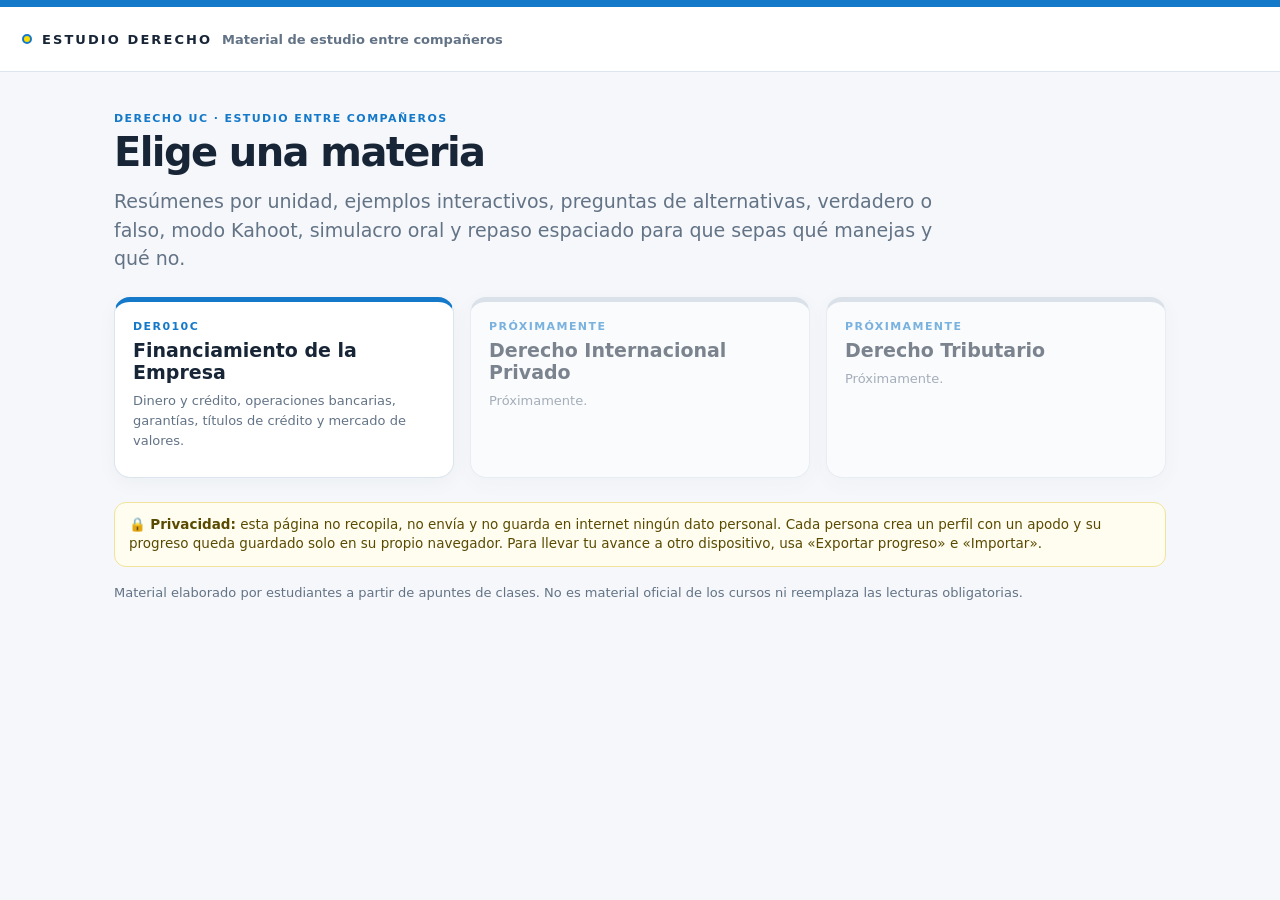
==== index.html @ d49634cf "Mover la página a la raíz del repositorio" ====
<!DOCTYPE html>
<html lang="es">
<head>
<meta charset="utf-8">
<meta name="viewport" content="width=device-width, initial-scale=1">
<title>Estudio Derecho</title>
<link rel="stylesheet" href="motor/estilos.css">
</head>
<body>
<header class="top">
  <div class="top-inner">
    <a class="marca" href="index.html"><i class="punto"></i><b>Estudio Derecho</b><span>Material de estudio entre compañeros</span></a>
  </div>
</header>
<div class="portada">
  <div class="kicker">Derecho UC · estudio entre compañeros</div>
  <h1>Elige una materia</h1>
  <p class="lead">Resúmenes por unidad, ejemplos interactivos, preguntas de alternativas, verdadero o falso, modo Kahoot, simulacro oral y repaso espaciado para que sepas qué manejas y qué no.</p>
  <div class="grid" id="materias" style="margin:24px 0"></div>
  <div class="aviso-privacidad">🔒 <b>Privacidad:</b> esta página no recopila, no envía y no guarda en internet ningún dato personal. Cada persona crea un perfil con un apodo y su progreso queda guardado solo en su propio navegador. Para llevar tu avance a otro dispositivo, usa «Exportar progreso» e «Importar».</div>
  <p class="small" style="margin-top:16px">Material elaborado por estudiantes a partir de apuntes de clases. No es material oficial de los cursos ni reemplaza las lecturas obligatorias.</p>
</div>
<script src="materias/registro.js"></script>
<script>
  document.getElementById('materias').innerHTML = window.REGISTRO_MATERIAS.map(function (m) {
    return '<a class="card materia-card' + (m.activa ? '' : ' pronto') + '" href="materia.html?m=' + m.id + '" style="border-top:5px solid ' + (m.color || '#c4d0db') + '">' +
      '<div class="kicker">' + (m.sigla || (m.activa ? '' : 'Próximamente')) + '</div><h3 style="margin-top:0">' + m.nombre + '</h3><p class="small">' + m.descripcion + '</p></a>';
  }).join('');
</script>
</body>
</html>
---- motor/estilos.css ----
/* =========================================================
   Estudio Derecho — estilos del motor (iguales para todas las materias)
   Paleta inspirada en el material del OPR "Fundamentos de la IA" (Derecho UC).
   Cada materia puede cambiar --acento en su materia.js (campo "color").
   ========================================================= */
:root{
  --uc:#1479c9; --ucdark:#0d5d9e; --yellow:#ffdd00; --ink:#172536; --muted:#637386;
  --bg:#f5f7fa; --card:#fff; --line:#dce5ee; --green:#20845c; --red:#b64747; --amber:#9a6714;
  --shadow:0 12px 35px rgba(13,63,100,.10); --soft:0 5px 20px rgba(20,55,80,.04);
  --acento:var(--uc);
  --k-rojo:#e21b3c; --k-azul:#1368ce; --k-amarillo:#d89e00; --k-verde:#26890c;
}
*{box-sizing:border-box}
html,body{margin:0;font-family:Inter,"Segoe UI",system-ui,Arial,sans-serif;color:var(--ink);background:var(--bg)}
body{min-height:100vh}
a{color:var(--ucdark)}
button{font-family:inherit}
h1{font-size:40px;line-height:1.05;letter-spacing:-.04em;margin:6px 0 14px}
h2{font-size:28px;line-height:1.12;letter-spacing:-.03em;margin:0 0 12px}
h3{font-size:19px;margin:18px 0 8px}
h4{font-size:16px;margin:14px 0 6px}
p,li{font-size:16.5px;line-height:1.55}
p{margin:8px 0}
.kicker{font-size:11px;letter-spacing:.13em;font-weight:900;color:var(--acento);text-transform:uppercase;margin-bottom:6px}
.lead{font-size:19px;line-height:1.5;color:var(--muted);max-width:860px}
.muted{color:var(--muted)} .small{font-size:13px;color:var(--muted)}
.oculto{display:none!important}

/* ---------- Cabecera ---------- */
header.top{
  position:sticky;top:0;z-index:40;background:#fff;border-top:7px solid var(--acento);border-bottom:1px solid var(--line);
}
.top-inner{display:flex;align-items:center;justify-content:space-between;gap:14px;padding:10px 22px;min-height:64px}
.marca{display:flex;align-items:center;gap:10px;text-decoration:none;color:var(--ink)}
.marca .punto{width:10px;height:10px;background:var(--yellow);border:2px solid var(--acento);border-radius:50%}
.marca b{font-size:13px;letter-spacing:.16em;text-transform:uppercase;font-weight:900}
.marca span{font-size:13px;color:var(--muted);font-weight:700}
.top-der{display:flex;align-items:center;gap:8px;flex-wrap:wrap}
.btn{border:0;background:var(--acento);color:#fff;border-radius:9px;padding:10px 14px;font-weight:800;cursor:pointer;font-size:14px}
.btn.sec{background:#fff;color:var(--acento);border:1px solid var(--acento)}
.btn.ghost{background:#edf5fb;color:var(--ucdark)}
.btn.peligro{background:#fff;color:var(--red);border:1px solid #e3b9b9}
.btn:disabled{opacity:.5;cursor:not-allowed}
.btn:hover:not(:disabled){filter:brightness(.97)}
.iconbtn{border:1px solid var(--line);background:#fff;border-radius:9px;padding:8px 11px;cursor:pointer;color:var(--ink);font-weight:750;font-size:14px}
.iconbtn:hover{border-color:#9fc7e4;background:#f7fbff}
.chip-perfil{display:flex;align-items:center;gap:8px;border:1px solid var(--line);border-radius:999px;padding:5px 12px 5px 5px;background:#fff;cursor:pointer;font-weight:800;font-size:14px}
.avatar{width:28px;height:28px;border-radius:50%;display:grid;place-items:center;color:#fff;font-weight:900;font-size:13px;background:var(--acento)}

/* ---------- Estructura ---------- */
.app{display:grid;grid-template-columns:290px 1fr;min-height:calc(100vh - 72px)}
aside.lateral{background:#fff;border-right:1px solid var(--line);padding:18px 14px 40px;position:sticky;top:72px;height:calc(100vh - 72px);overflow:auto}
main{padding:28px 36px 90px;max-width:1180px;width:100%}
.lat-titulo{font-size:11px;letter-spacing:.13em;font-weight:900;color:var(--muted);text-transform:uppercase;margin:16px 8px 8px}
.lat-link{display:block;text-decoration:none;color:var(--ink);padding:9px 10px;border-radius:10px;margin:2px 0;font-weight:700;font-size:14.5px}
.lat-link:hover{background:#f3f8fc}
.lat-link.activo{background:#eaf4fb;color:var(--ucdark)}
.lat-link .sub{display:block;font-size:12px;color:var(--muted);font-weight:600;margin-top:2px}
.lat-link.pronto{color:#9aa8b6}
.minibar{height:5px;background:#e8eef4;border-radius:99px;margin-top:6px;overflow:hidden;display:flex}
.minibar i{display:block;height:100%}
.minibar .dom{background:var(--green)} .minibar .apr{background:#f2b632}

/* ---------- Tarjetas ---------- */
.grid{display:grid;grid-template-columns:repeat(3,1fr);gap:16px}
.grid.dos{grid-template-columns:1fr 1fr}.grid.cuatro{grid-template-columns:repeat(4,1fr)}
.card{background:#fff;border:1px solid var(--line);border-radius:16px;padding:18px;box-shadow:var(--soft)}
.panel{background:#fff;border:1px solid var(--line);border-radius:18px;padding:22px;box-shadow:var(--shadow)}
.callout{border-left:5px solid var(--acento);background:#f6fbff;padding:12px 16px;border-radius:9px;margin:14px 0}
.callout.yellow{border-color:var(--yellow);background:#fffdf0}.callout.red{border-color:var(--red);background:#fff7f7}.callout.green{border-color:var(--green);background:#f4fbf7}
.callout p:first-child{margin-top:0}.callout p:last-child{margin-bottom:0}
.norma{font-size:12px;font-weight:900;color:var(--ucdark);background:#eaf4fb;border-radius:6px;padding:2px 7px;white-space:nowrap}
.cita{border-left:3px solid #b9d9ee;padding:4px 0 4px 14px;margin:12px 0;color:#2b3d52;font-style:italic}
.cita .fuente{display:block;font-style:normal;font-size:12px;color:var(--muted);margin-top:4px;font-weight:700}
.tabla{width:100%;border-collapse:collapse;margin:12px 0;font-size:15px;background:#fff;border-radius:12px;overflow:hidden}
.tabla th{background:#eaf4fb;color:var(--ucdark);text-align:left;padding:10px 12px;font-size:13px;letter-spacing:.02em}
.tabla td{border-top:1px solid var(--line);padding:10px 12px;vertical-align:top;line-height:1.45}
.etiqueta{display:inline-block;font-size:11px;font-weight:900;letter-spacing:.06em;text-transform:uppercase;border-radius:6px;padding:3px 8px;background:#eef2f6;color:var(--muted)}
.etiqueta.verde{background:#eaf7f0;color:var(--green)}.etiqueta.roja{background:#fdeeee;color:var(--red)}.etiqueta.amarilla{background:#fff6d9;color:var(--amber)}.etiqueta.azul{background:#eaf4fb;color:var(--ucdark)}

/* ---------- Progreso ---------- */
.barra{height:12px;background:#e8eef4;border-radius:99px;overflow:hidden;display:flex}
.barra i{display:block;height:100%;transition:width .3s}
.barra .dom{background:var(--green)}.barra .apr{background:#f2b632}.barra .fal{background:#e7a3a3}
.leyenda{display:flex;gap:14px;flex-wrap:wrap;font-size:12.5px;color:var(--muted);margin-top:8px}
.leyenda span::before{content:"";display:inline-block;width:10px;height:10px;border-radius:3px;margin-right:5px;vertical-align:-1px;background:var(--c)}
.big{font-size:36px;font-weight:900;letter-spacing:-.03em;color:var(--acento)}

/* ---------- Pestañas de unidad ---------- */
.tabs{display:flex;gap:6px;flex-wrap:wrap;margin:18px 0 22px;border-bottom:1px solid var(--line)}
.tab{border:0;background:none;padding:11px 14px;font-weight:800;color:var(--muted);cursor:pointer;border-bottom:3px solid transparent;font-size:14.5px;text-decoration:none}
.tab.activo{color:var(--ucdark);border-bottom-color:var(--acento)}
.indice{display:flex;gap:6px;flex-wrap:wrap;margin:0 0 18px}
.indice a{font-size:13px;font-weight:750;text-decoration:none;border:1px solid var(--line);background:#fff;border-radius:99px;padding:6px 11px;color:var(--ink)}
.indice a.leida{border-color:#b9e0cc;background:#f4fbf7;color:var(--green)}
section.seccion{background:#fff;border:1px solid var(--line);border-radius:18px;padding:22px 26px;margin:0 0 18px;box-shadow:var(--soft);scroll-margin-top:90px}
section.seccion > h2{display:flex;justify-content:space-between;gap:10px;align-items:flex-start}
.marcar-leida{flex:0 0 auto;font-size:12.5px;border:1px solid var(--line);background:#fff;border-radius:99px;padding:6px 11px;cursor:pointer;font-weight:800;color:var(--muted)}
.marcar-leida.si{border-color:#b9e0cc;background:#eaf7f0;color:var(--green)}

/* ---------- Diagramas ---------- */
.flow{display:flex;align-items:center;justify-content:center;flex-wrap:wrap;gap:8px;margin:16px 0}
.node{padding:12px 14px;border:2px solid var(--acento);background:#fff;border-radius:12px;min-width:120px;text-align:center;font-weight:800;font-size:14.5px}
.node small{display:block;color:var(--muted);font-weight:600;margin-top:3px;font-size:12px}
.node.hot{background:#eaf4fb;box-shadow:0 0 0 4px rgba(20,121,201,.10)}
.node.y{border-color:#e0c200;background:#fffdf0}
.arrow{font-size:22px;color:var(--muted)}
figure.diagrama{margin:16px 0;background:#fbfdff;border:1px solid var(--line);border-radius:14px;padding:14px}
figure.diagrama svg{width:100%;height:auto;display:block}
figure.diagrama figcaption{font-size:13px;color:var(--muted);margin-top:8px;text-align:center}

/* ---------- Interactivos ---------- */
.interactivo{background:#fff;border:1px solid var(--line);border-radius:18px;padding:22px;margin:0 0 20px;box-shadow:var(--shadow)}
.interactivo .fila{display:flex;gap:14px;flex-wrap:wrap;align-items:flex-end;margin:10px 0}
.campo{display:flex;flex-direction:column;gap:5px;min-width:150px}
.campo label{font-size:12.5px;font-weight:800;color:var(--muted)}
.campo input,.campo select{border:1px solid var(--line);border-radius:9px;padding:9px 10px;font-size:15px;font-family:inherit;background:#fff}
.campo input[type=range]{padding:0}
.resultado{background:#f6fbff;border:1px solid #cfe4f4;border-radius:12px;padding:14px 16px;margin-top:12px}
.resultado.ok{background:#f4fbf7;border-color:#bfe3cf}.resultado.mal{background:#fff7f7;border-color:#efc7c7}
.opciones-chip{display:flex;gap:8px;flex-wrap:wrap;margin:10px 0}
.opciones-chip button{border:1px solid var(--line);background:#fff;border-radius:9px;padding:8px 12px;font-weight:750;cursor:pointer;font-size:14px}
.opciones-chip button.activo{border-color:var(--acento);color:var(--ucdark);background:#edf7ff}
.check{display:flex;gap:10px;align-items:flex-start;margin:8px 0;cursor:pointer}
.check input{margin-top:4px;width:17px;height:17px}

/* ---------- Práctica ---------- */
.modos{display:grid;grid-template-columns:repeat(4,1fr);gap:14px;margin:8px 0 20px}
.modo{background:#fff;border:1px solid var(--line);border-radius:16px;padding:16px;cursor:pointer;text-align:left;box-shadow:var(--soft)}
.modo:hover{border-color:#9fc7e4;background:#f7fbff}
.modo b{display:block;font-size:16px;margin-bottom:4px}
.modo span{font-size:13px;color:var(--muted);line-height:1.4;display:block}
.modo .ico{font-size:22px;margin-bottom:6px;display:block}
.pregunta{background:#fff;border:1px solid var(--line);border-radius:18px;padding:24px;box-shadow:var(--shadow);max-width:860px}
.pregunta .enunciado{font-size:20px;font-weight:800;line-height:1.35;margin:6px 0 16px}
.alternativas{display:grid;gap:10px}
.alt{border:1.5px solid var(--line);background:#fff;border-radius:12px;padding:13px 15px;text-align:left;font-size:16px;cursor:pointer;line-height:1.4}
.alt:hover:not(:disabled){border-color:#9fc7e4;background:#f7fbff}
.alt.correcta{border-color:var(--green);background:#eaf7f0}
.alt.incorrecta{border-color:var(--red);background:#fdeeee}
.alt:disabled{cursor:default}
.explicacion{margin-top:16px;border-radius:12px;padding:14px 16px;background:#f6fbff;border:1px solid #cfe4f4}
.explicacion.ok{background:#f4fbf7;border-color:#bfe3cf}.explicacion.mal{background:#fff7f7;border-color:#efc7c7}
.sesion-top{display:flex;justify-content:space-between;align-items:center;gap:10px;max-width:860px;margin-bottom:12px}
.relacionar{display:grid;grid-template-columns:1fr 1fr;gap:10px}
.relacionar .col{display:grid;gap:8px;align-content:start}
.rel{border:1.5px solid var(--line);background:#fff;border-radius:10px;padding:10px 12px;cursor:pointer;font-size:14.5px;text-align:left;line-height:1.35}
.rel.sel{border-color:var(--acento);background:#edf7ff}
.rel.hecho{border-color:var(--green);background:#eaf7f0;cursor:default}
.rel.error{animation:sacude .3s;border-color:var(--red)}
@keyframes sacude{25%{transform:translateX(-4px)}75%{transform:translateX(4px)}}
.autoeval{display:flex;gap:8px;flex-wrap:wrap;margin-top:14px}

/* ---------- Modo Kahoot ---------- */
.kahoot{background:#2b1260;border-radius:20px;padding:22px;color:#fff;max-width:960px}
.kahoot .k-top{display:flex;justify-content:space-between;align-items:center;font-weight:900;gap:10px}
.kahoot .k-preg{background:#fff;color:#1b1b1b;border-radius:10px;padding:18px;font-size:22px;font-weight:850;text-align:center;margin:16px 0;line-height:1.3}
.kahoot .k-grid{display:grid;grid-template-columns:1fr 1fr;gap:12px}
.kahoot .k-alt{border:0;border-radius:10px;color:#fff;font-weight:850;font-size:17px;padding:20px 16px;text-align:left;cursor:pointer;display:flex;gap:12px;align-items:center;min-height:80px;line-height:1.3}
.kahoot .k-alt:disabled{cursor:default}
.kahoot .k-alt.apagada{opacity:.35}
.kahoot .k-forma{font-size:24px;flex:0 0 auto}
.k0{background:var(--k-rojo)}.k1{background:var(--k-azul)}.k2{background:var(--k-amarillo)}.k3{background:var(--k-verde)}
.k-tiempo{height:8px;background:rgba(255,255,255,.2);border-radius:99px;overflow:hidden;margin-top:10px}
.k-tiempo i{display:block;height:100%;background:var(--yellow);transition:width .1s linear}
.k-fb{margin-top:14px;padding:14px;border-radius:12px;font-weight:800}
.k-fb.ok{background:#26890c}.k-fb.mal{background:#c0392b}
.racha{background:var(--yellow);color:#2b1260;border-radius:99px;padding:3px 10px;font-size:13px}

/* ---------- Modo oral ---------- */
.oral-reloj{font-size:44px;font-weight:900;letter-spacing:-.02em;color:var(--acento);font-variant-numeric:tabular-nums}
.puntos-clave li{margin:6px 0}

/* ---------- Chat ---------- */
.chat-burbuja{position:fixed;right:22px;bottom:22px;z-index:60;width:60px;height:60px;border-radius:50%;border:0;background:var(--acento);color:#fff;font-size:26px;cursor:pointer;box-shadow:var(--shadow)}
.chat-panel{position:fixed;right:22px;bottom:94px;z-index:61;width:min(430px,calc(100vw - 30px));height:min(600px,calc(100vh - 140px));background:#fff;border:1px solid var(--line);border-radius:18px;box-shadow:0 18px 50px rgba(13,63,100,.22);display:flex;flex-direction:column;overflow:hidden}
.chat-cab{padding:14px 16px;border-bottom:1px solid var(--line);display:flex;justify-content:space-between;align-items:center;border-top:5px solid var(--acento)}
.chat-cab b{font-size:15px}.chat-cab small{display:block;color:var(--muted);font-size:12px;font-weight:600}
.chat-msgs{flex:1;overflow:auto;padding:14px;display:flex;flex-direction:column;gap:10px;background:#fafcfe}
.msg{max-width:92%;border-radius:14px;padding:10px 13px;font-size:14.5px;line-height:1.45}
.msg.yo{align-self:flex-end;background:var(--acento);color:#fff;border-bottom-right-radius:4px}
.msg.bot{align-self:flex-start;background:#fff;border:1px solid var(--line);border-bottom-left-radius:4px}
.msg.bot .frag{border-left:3px solid #b9d9ee;padding-left:10px;margin:8px 0}
.msg.bot .frag a{font-size:12px;font-weight:800;text-decoration:none}
.chat-form{display:flex;gap:8px;padding:12px;border-top:1px solid var(--line)}
.chat-form input{flex:1;border:1px solid var(--line);border-radius:10px;padding:10px 12px;font-size:15px;font-family:inherit}
.sugerencias{display:flex;gap:6px;flex-wrap:wrap}
.sugerencias button{border:1px solid var(--line);background:#fff;border-radius:99px;padding:5px 10px;font-size:12.5px;cursor:pointer;font-weight:700}

/* ---------- Modal / avisos ---------- */
.velo{position:fixed;inset:0;background:rgba(15,30,45,.45);z-index:90;display:grid;place-items:center;padding:16px}
.modal{background:#fff;border-radius:18px;padding:24px;max-width:520px;width:100%;box-shadow:var(--shadow);max-height:90vh;overflow:auto}
.modal h2{margin-top:0}
.lista-perfiles{display:grid;gap:8px;margin:14px 0}
.perfil-item{display:flex;align-items:center;gap:10px;border:1px solid var(--line);border-radius:12px;padding:10px 12px;cursor:pointer;background:#fff;text-align:left;font-size:15px;font-weight:800;width:100%}
.perfil-item:hover{border-color:#9fc7e4;background:#f7fbff}
.perfil-item.activo{border-color:var(--acento);background:#edf7ff}
.aviso-privacidad{background:#fffdf0;border:1px solid #f1e39a;border-radius:12px;padding:12px 14px;font-size:13.5px;line-height:1.45;color:#5a4a00}
.toast{position:fixed;left:50%;bottom:26px;transform:translateX(-50%);background:var(--ink);color:#fff;padding:11px 16px;border-radius:10px;z-index:95;font-weight:700;font-size:14px}
footer.pie{border-top:1px solid var(--line);padding:16px 22px;font-size:12.5px;color:var(--muted);background:#fff}

/* ---------- Portada ---------- */
.portada{max-width:1100px;margin:0 auto;padding:40px 24px 80px}
.materia-card{display:block;text-decoration:none;color:var(--ink)}
.materia-card:hover{border-color:#9fc7e4}
.materia-card.pronto{opacity:.55;pointer-events:none}

/* ---------- Responsive ---------- */
.solo-movil{display:none}
@media(max-width:960px){
  .app{grid-template-columns:1fr}
  aside.lateral{position:fixed;left:0;top:0;bottom:0;height:100vh;width:290px;z-index:80;transform:translateX(-100%);transition:transform .2s;box-shadow:var(--shadow)}
  aside.lateral.abierto{transform:none}
  main{padding:20px 16px 100px}
  .grid,.grid.dos,.grid.cuatro,.modos{grid-template-columns:1fr 1fr}
  .solo-movil{display:inline-block}
  h1{font-size:32px}
  .marca span{display:none}
}
@media(max-width:600px){
  .grid,.grid.dos,.grid.cuatro,.modos,.relacionar,.kahoot .k-grid{grid-template-columns:1fr}
  section.seccion{padding:18px 16px}
  .top-inner{padding:8px 12px}
}
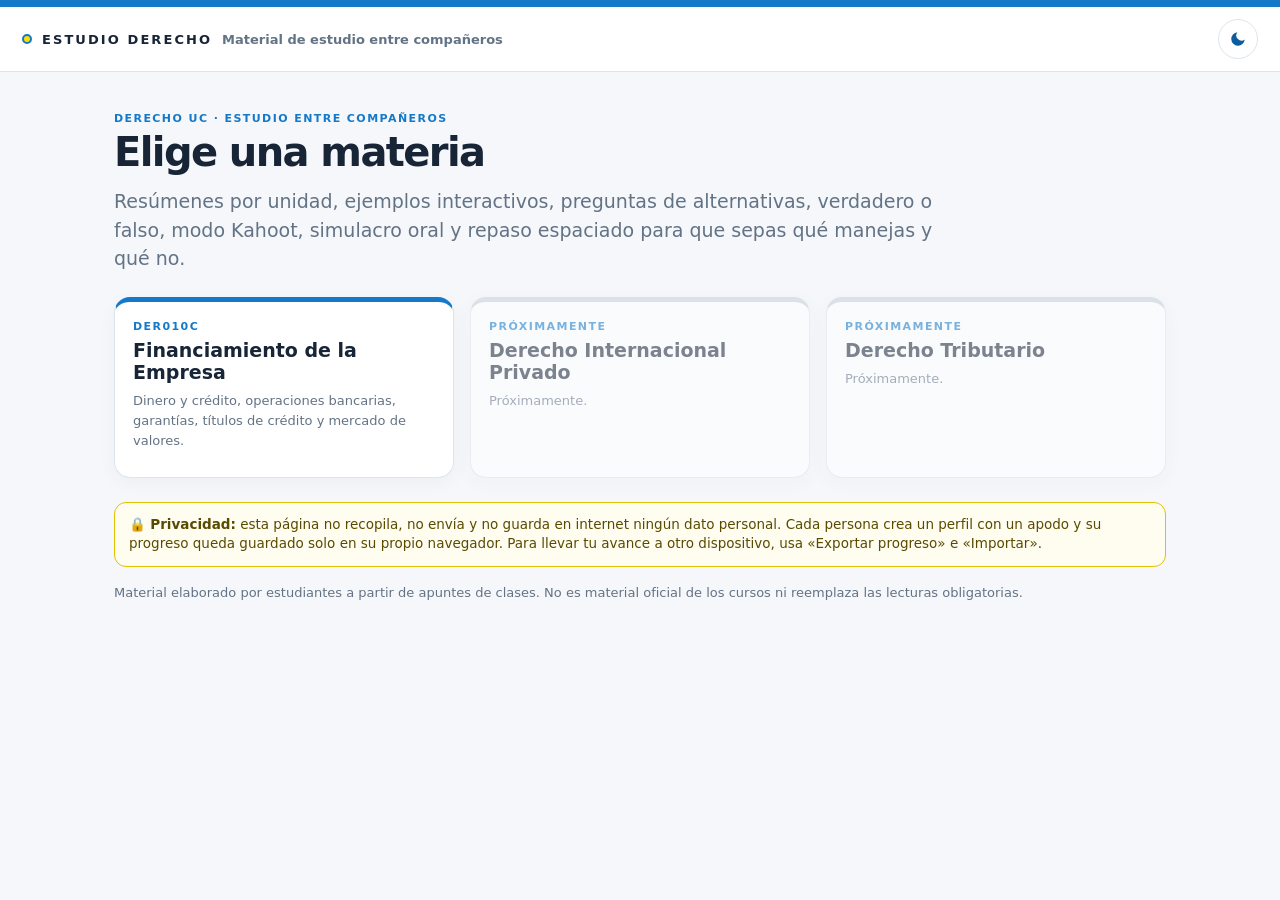
==== commit e913a87c: "Modo oscuro opcional con botón luna/sol en la cabecera - motor/tema.js: aplica el tema antes de dibu" ====
--- a/index.html
+++ b/index.html
@@ -5,11 +5,15 @@
 <meta name="viewport" content="width=device-width, initial-scale=1">
 <title>Estudio Derecho</title>
 <link rel="stylesheet" href="motor/estilos.css">
+<script src="motor/tema.js"></script>
 </head>
 <body>
 <header class="top">
   <div class="top-inner">
     <a class="marca" href="index.html"><i class="punto"></i><b>Estudio Derecho</b><span>Material de estudio entre compañeros</span></a>
+    <div class="top-der">
+      <button class="iconbtn tema-btn" id="btn-tema" aria-label="Cambiar a modo oscuro"></button>
+    </div>
   </div>
 </header>
 <div class="portada">
--- a/motor/estilos.css
+++ b/motor/estilos.css
@@ -9,12 +9,31 @@
   --shadow:0 12px 35px rgba(13,63,100,.10); --soft:0 5px 20px rgba(20,55,80,.04);
   --acento:var(--uc);
   --k-rojo:#e21b3c; --k-azul:#1368ce; --k-amarillo:#d89e00; --k-verde:#26890c;
+  /* superficies y tonos suaves: cambian en modo oscuro */
+  --superficie:#f6fbff; --hover:#f7fbff; --azul-suave:#eaf4fb; --azul-sel:#edf7ff; --neutro-suave:#eef2f6;
+  --verde-fondo:#f4fbf7; --verde-suave:#eaf7f0; --rojo-fondo:#fff7f7; --rojo-suave:#fdeeee;
+  --amarillo-fondo:#fffdf0; --amarillo-suave:#fff6d9; --texto-amarillo:#5a4a00;
+  --borde-hover:#9fc7e4; --borde-azul:#cfe4f4; --borde-verde:#bfe3cf; --borde-rojo:#efc7c7; --borde-amarillo:#e0c200;
+  --pista:#e8eef4; --apagado:#9aa8b6; --texto-cita:#2b3d52;
+  color-scheme:light;
+}
+/* Modo oscuro: lo activa el botón 🌙 (atributo data-theme en <html>, ver motor/tema.js) */
+:root[data-theme="dark"]{
+  --ucdark:#7cc0f5; --ink:#e3eaf2; --muted:#9aabbd; --bg:#0f1722; --card:#17212e; --line:#2a3848;
+  --green:#4cc08d; --red:#e58a8a; --amber:#e0b050;
+  --shadow:0 12px 35px rgba(0,0,0,.35); --soft:0 5px 20px rgba(0,0,0,.20);
+  --superficie:#1a2532; --hover:#1d2a39; --azul-suave:#1b3045; --azul-sel:#1c3550; --neutro-suave:#243140;
+  --verde-fondo:#15281f; --verde-suave:#183326; --rojo-fondo:#2c1b1e; --rojo-suave:#3a2024;
+  --amarillo-fondo:#29240f; --amarillo-suave:#3a3112; --texto-amarillo:#ecd98a;
+  --borde-hover:#3d6a8f; --borde-azul:#2e4a63; --borde-verde:#2f6b52; --borde-rojo:#7a3a3a; --borde-amarillo:#8a7520;
+  --pista:#2a3848; --apagado:#5f6f80; --texto-cita:#c5d3e0;
+  color-scheme:dark;
 }
 *{box-sizing:border-box}
 html,body{margin:0;font-family:Inter,"Segoe UI",system-ui,Arial,sans-serif;color:var(--ink);background:var(--bg)}
 body{min-height:100vh}
 a{color:var(--ucdark)}
-button{font-family:inherit}
+button{font-family:inherit;color:inherit}
 h1{font-size:40px;line-height:1.05;letter-spacing:-.04em;margin:6px 0 14px}
 h2{font-size:28px;line-height:1.12;letter-spacing:-.03em;margin:0 0 12px}
 h3{font-size:19px;margin:18px 0 8px}
@@ -28,7 +47,7 @@
 
 /* ---------- Cabecera ---------- */
 header.top{
-  position:sticky;top:0;z-index:40;background:#fff;border-top:7px solid var(--acento);border-bottom:1px solid var(--line);
+  position:sticky;top:0;z-index:40;background:var(--card);border-top:7px solid var(--acento);border-bottom:1px solid var(--line);
 }
 .top-inner{display:flex;align-items:center;justify-content:space-between;gap:14px;padding:10px 22px;min-height:64px}
 .marca{display:flex;align-items:center;gap:10px;text-decoration:none;color:var(--ink)}
@@ -37,49 +56,51 @@
 .marca span{font-size:13px;color:var(--muted);font-weight:700}
 .top-der{display:flex;align-items:center;gap:8px;flex-wrap:wrap}
 .btn{border:0;background:var(--acento);color:#fff;border-radius:9px;padding:10px 14px;font-weight:800;cursor:pointer;font-size:14px}
-.btn.sec{background:#fff;color:var(--acento);border:1px solid var(--acento)}
-.btn.ghost{background:#edf5fb;color:var(--ucdark)}
-.btn.peligro{background:#fff;color:var(--red);border:1px solid #e3b9b9}
+.btn.sec{background:var(--card);color:var(--acento);border:1px solid var(--acento)}
+.btn.ghost{background:var(--azul-sel);color:var(--ucdark)}
+.btn.peligro{background:var(--card);color:var(--red);border:1px solid var(--borde-rojo)}
 .btn:disabled{opacity:.5;cursor:not-allowed}
 .btn:hover:not(:disabled){filter:brightness(.97)}
-.iconbtn{border:1px solid var(--line);background:#fff;border-radius:9px;padding:8px 11px;cursor:pointer;color:var(--ink);font-weight:750;font-size:14px}
-.iconbtn:hover{border-color:#9fc7e4;background:#f7fbff}
-.chip-perfil{display:flex;align-items:center;gap:8px;border:1px solid var(--line);border-radius:999px;padding:5px 12px 5px 5px;background:#fff;cursor:pointer;font-weight:800;font-size:14px}
+.iconbtn{border:1px solid var(--line);background:var(--card);border-radius:9px;padding:8px 11px;cursor:pointer;color:var(--ink);font-weight:750;font-size:14px}
+.iconbtn:hover{border-color:var(--borde-hover);background:var(--hover)}
+.chip-perfil{display:flex;align-items:center;gap:8px;border:1px solid var(--line);border-radius:999px;padding:5px 12px 5px 5px;background:var(--card);color:var(--ink);cursor:pointer;font-weight:800;font-size:14px}
+.tema-btn{width:40px;height:40px;padding:0;border-radius:50%;display:grid;place-items:center;color:var(--ucdark)}
+.tema-btn svg{display:block}
 .avatar{width:28px;height:28px;border-radius:50%;display:grid;place-items:center;color:#fff;font-weight:900;font-size:13px;background:var(--acento)}
 
 /* ---------- Estructura ---------- */
-.app{display:grid;grid-template-columns:290px 1fr;min-height:calc(100vh - 72px)}
-aside.lateral{background:#fff;border-right:1px solid var(--line);padding:18px 14px 40px;position:sticky;top:72px;height:calc(100vh - 72px);overflow:auto}
+.app{display:grid;grid-template-columns:290px minmax(0,1fr);min-height:calc(100vh - 72px)}
+aside.lateral{background:var(--card);border-right:1px solid var(--line);padding:18px 14px 40px;position:sticky;top:72px;height:calc(100vh - 72px);overflow:auto}
 main{padding:28px 36px 90px;max-width:1180px;width:100%}
 .lat-titulo{font-size:11px;letter-spacing:.13em;font-weight:900;color:var(--muted);text-transform:uppercase;margin:16px 8px 8px}
 .lat-link{display:block;text-decoration:none;color:var(--ink);padding:9px 10px;border-radius:10px;margin:2px 0;font-weight:700;font-size:14.5px}
-.lat-link:hover{background:#f3f8fc}
-.lat-link.activo{background:#eaf4fb;color:var(--ucdark)}
+.lat-link:hover{background:var(--hover)}
+.lat-link.activo{background:var(--azul-suave);color:var(--ucdark)}
 .lat-link .sub{display:block;font-size:12px;color:var(--muted);font-weight:600;margin-top:2px}
-.lat-link.pronto{color:#9aa8b6}
-.minibar{height:5px;background:#e8eef4;border-radius:99px;margin-top:6px;overflow:hidden;display:flex}
+.lat-link.pronto{color:var(--apagado)}
+.minibar{height:5px;background:var(--pista);border-radius:99px;margin-top:6px;overflow:hidden;display:flex}
 .minibar i{display:block;height:100%}
 .minibar .dom{background:var(--green)} .minibar .apr{background:#f2b632}
 
 /* ---------- Tarjetas ---------- */
 .grid{display:grid;grid-template-columns:repeat(3,1fr);gap:16px}
 .grid.dos{grid-template-columns:1fr 1fr}.grid.cuatro{grid-template-columns:repeat(4,1fr)}
-.card{background:#fff;border:1px solid var(--line);border-radius:16px;padding:18px;box-shadow:var(--soft)}
-.panel{background:#fff;border:1px solid var(--line);border-radius:18px;padding:22px;box-shadow:var(--shadow)}
-.callout{border-left:5px solid var(--acento);background:#f6fbff;padding:12px 16px;border-radius:9px;margin:14px 0}
-.callout.yellow{border-color:var(--yellow);background:#fffdf0}.callout.red{border-color:var(--red);background:#fff7f7}.callout.green{border-color:var(--green);background:#f4fbf7}
+.card{background:var(--card);border:1px solid var(--line);border-radius:16px;padding:18px;box-shadow:var(--soft)}
+.panel{background:var(--card);border:1px solid var(--line);border-radius:18px;padding:22px;box-shadow:var(--shadow)}
+.callout{border-left:5px solid var(--acento);background:var(--superficie);padding:12px 16px;border-radius:9px;margin:14px 0}
+.callout.yellow{border-color:var(--yellow);background:var(--amarillo-fondo)}.callout.red{border-color:var(--red);background:var(--rojo-fondo)}.callout.green{border-color:var(--green);background:var(--verde-fondo)}
 .callout p:first-child{margin-top:0}.callout p:last-child{margin-bottom:0}
-.norma{font-size:12px;font-weight:900;color:var(--ucdark);background:#eaf4fb;border-radius:6px;padding:2px 7px;white-space:nowrap}
-.cita{border-left:3px solid #b9d9ee;padding:4px 0 4px 14px;margin:12px 0;color:#2b3d52;font-style:italic}
+.norma{font-size:12px;font-weight:900;color:var(--ucdark);background:var(--azul-suave);border-radius:6px;padding:2px 7px;white-space:nowrap}
+.cita{border-left:3px solid var(--borde-azul);padding:4px 0 4px 14px;margin:12px 0;color:var(--texto-cita);font-style:italic}
 .cita .fuente{display:block;font-style:normal;font-size:12px;color:var(--muted);margin-top:4px;font-weight:700}
-.tabla{width:100%;border-collapse:collapse;margin:12px 0;font-size:15px;background:#fff;border-radius:12px;overflow:hidden}
-.tabla th{background:#eaf4fb;color:var(--ucdark);text-align:left;padding:10px 12px;font-size:13px;letter-spacing:.02em}
+.tabla{width:100%;border-collapse:collapse;margin:12px 0;font-size:15px;background:var(--card);border-radius:12px;overflow:hidden}
+.tabla th{background:var(--azul-suave);color:var(--ucdark);text-align:left;padding:10px 12px;font-size:13px;letter-spacing:.02em}
 .tabla td{border-top:1px solid var(--line);padding:10px 12px;vertical-align:top;line-height:1.45}
-.etiqueta{display:inline-block;font-size:11px;font-weight:900;letter-spacing:.06em;text-transform:uppercase;border-radius:6px;padding:3px 8px;background:#eef2f6;color:var(--muted)}
-.etiqueta.verde{background:#eaf7f0;color:var(--green)}.etiqueta.roja{background:#fdeeee;color:var(--red)}.etiqueta.amarilla{background:#fff6d9;color:var(--amber)}.etiqueta.azul{background:#eaf4fb;color:var(--ucdark)}
+.etiqueta{display:inline-block;font-size:11px;font-weight:900;letter-spacing:.06em;text-transform:uppercase;border-radius:6px;padding:3px 8px;background:var(--neutro-suave);color:var(--muted)}
+.etiqueta.verde{background:var(--verde-suave);color:var(--green)}.etiqueta.roja{background:var(--rojo-suave);color:var(--red)}.etiqueta.amarilla{background:var(--amarillo-suave);color:var(--amber)}.etiqueta.azul{background:var(--azul-suave);color:var(--ucdark)}
 
 /* ---------- Progreso ---------- */
-.barra{height:12px;background:#e8eef4;border-radius:99px;overflow:hidden;display:flex}
+.barra{height:12px;background:var(--pista);border-radius:99px;overflow:hidden;display:flex}
 .barra i{display:block;height:100%;transition:width .3s}
 .barra .dom{background:var(--green)}.barra .apr{background:#f2b632}.barra .fal{background:#e7a3a3}
 .leyenda{display:flex;gap:14px;flex-wrap:wrap;font-size:12.5px;color:var(--muted);margin-top:8px}
@@ -91,62 +112,73 @@
 .tab{border:0;background:none;padding:11px 14px;font-weight:800;color:var(--muted);cursor:pointer;border-bottom:3px solid transparent;font-size:14.5px;text-decoration:none}
 .tab.activo{color:var(--ucdark);border-bottom-color:var(--acento)}
 .indice{display:flex;gap:6px;flex-wrap:wrap;margin:0 0 18px}
-.indice a{font-size:13px;font-weight:750;text-decoration:none;border:1px solid var(--line);background:#fff;border-radius:99px;padding:6px 11px;color:var(--ink)}
-.indice a.leida{border-color:#b9e0cc;background:#f4fbf7;color:var(--green)}
-section.seccion{background:#fff;border:1px solid var(--line);border-radius:18px;padding:22px 26px;margin:0 0 18px;box-shadow:var(--soft);scroll-margin-top:90px}
+.indice a{font-size:13px;font-weight:750;text-decoration:none;border:1px solid var(--line);background:var(--card);border-radius:99px;padding:6px 11px;color:var(--ink)}
+.indice a.leida{border-color:var(--borde-verde);background:var(--verde-fondo);color:var(--green)}
+section.seccion{background:var(--card);border:1px solid var(--line);border-radius:18px;padding:22px 26px;margin:0 0 18px;box-shadow:var(--soft);scroll-margin-top:90px}
 section.seccion > h2{display:flex;justify-content:space-between;gap:10px;align-items:flex-start}
-.marcar-leida{flex:0 0 auto;font-size:12.5px;border:1px solid var(--line);background:#fff;border-radius:99px;padding:6px 11px;cursor:pointer;font-weight:800;color:var(--muted)}
-.marcar-leida.si{border-color:#b9e0cc;background:#eaf7f0;color:var(--green)}
+.marcar-leida{flex:0 0 auto;font-size:12.5px;border:1px solid var(--line);background:var(--card);border-radius:99px;padding:6px 11px;cursor:pointer;font-weight:800;color:var(--muted)}
+.marcar-leida.si{border-color:var(--borde-verde);background:var(--verde-suave);color:var(--green)}
 
 /* ---------- Diagramas ---------- */
 .flow{display:flex;align-items:center;justify-content:center;flex-wrap:wrap;gap:8px;margin:16px 0}
-.node{padding:12px 14px;border:2px solid var(--acento);background:#fff;border-radius:12px;min-width:120px;text-align:center;font-weight:800;font-size:14.5px}
+.node{padding:12px 14px;border:2px solid var(--acento);background:var(--card);border-radius:12px;min-width:120px;text-align:center;font-weight:800;font-size:14.5px}
 .node small{display:block;color:var(--muted);font-weight:600;margin-top:3px;font-size:12px}
-.node.hot{background:#eaf4fb;box-shadow:0 0 0 4px rgba(20,121,201,.10)}
-.node.y{border-color:#e0c200;background:#fffdf0}
+.node.hot{background:var(--azul-suave);box-shadow:0 0 0 4px rgba(20,121,201,.10)}
+.node.y{border-color:var(--borde-amarillo);background:var(--amarillo-fondo)}
 .arrow{font-size:22px;color:var(--muted)}
-figure.diagrama{margin:16px 0;background:#fbfdff;border:1px solid var(--line);border-radius:14px;padding:14px}
+figure.diagrama{margin:16px 0;background:var(--superficie);border:1px solid var(--line);border-radius:14px;padding:14px}
 figure.diagrama svg{width:100%;height:auto;display:block}
+/* Diagramas en modo oscuro: las unidades escriben los colores en el SVG (fill/stroke);
+   aquí se traducen a la paleta oscura sin tocar el contenido. */
+:root[data-theme="dark"] figure.diagrama svg [fill="#fff"],:root[data-theme="dark"] figure.diagrama svg [fill="#ffffff"]{fill:var(--card)}
+:root[data-theme="dark"] figure.diagrama svg [fill="#172536"],:root[data-theme="dark"] figure.diagrama svg text:not([fill]){fill:var(--ink)}
+:root[data-theme="dark"] figure.diagrama svg [fill="#637386"]{fill:var(--muted)}
+:root[data-theme="dark"] figure.diagrama svg [stroke="#637386"],:root[data-theme="dark"] figure.diagrama svg [stroke="#b9c7d4"]{stroke:var(--muted)}
+:root[data-theme="dark"] figure.diagrama svg [fill="#0d5d9e"]{fill:var(--ucdark)}
+:root[data-theme="dark"] figure.diagrama svg [fill="#eaf4fb"]{fill:var(--azul-suave)}
+:root[data-theme="dark"] figure.diagrama svg [fill="#eaf7f0"]{fill:var(--verde-suave)}
+:root[data-theme="dark"] figure.diagrama svg [fill="#fff7f7"]{fill:var(--rojo-fondo)}
+:root[data-theme="dark"] figure.diagrama svg [fill="#fffdf0"],:root[data-theme="dark"] figure.diagrama svg [fill="#fff8cc"]{fill:var(--amarillo-suave)}
 figure.diagrama figcaption{font-size:13px;color:var(--muted);margin-top:8px;text-align:center}
 
 /* ---------- Interactivos ---------- */
-.interactivo{background:#fff;border:1px solid var(--line);border-radius:18px;padding:22px;margin:0 0 20px;box-shadow:var(--shadow)}
+.interactivo{background:var(--card);border:1px solid var(--line);border-radius:18px;padding:22px;margin:0 0 20px;box-shadow:var(--shadow)}
 .interactivo .fila{display:flex;gap:14px;flex-wrap:wrap;align-items:flex-end;margin:10px 0}
 .campo{display:flex;flex-direction:column;gap:5px;min-width:150px}
 .campo label{font-size:12.5px;font-weight:800;color:var(--muted)}
-.campo input,.campo select{border:1px solid var(--line);border-radius:9px;padding:9px 10px;font-size:15px;font-family:inherit;background:#fff}
+.campo input,.campo select{border:1px solid var(--line);border-radius:9px;padding:9px 10px;font-size:15px;font-family:inherit;background:var(--card)}
 .campo input[type=range]{padding:0}
-.resultado{background:#f6fbff;border:1px solid #cfe4f4;border-radius:12px;padding:14px 16px;margin-top:12px}
-.resultado.ok{background:#f4fbf7;border-color:#bfe3cf}.resultado.mal{background:#fff7f7;border-color:#efc7c7}
+.resultado{background:var(--superficie);border:1px solid var(--borde-azul);border-radius:12px;padding:14px 16px;margin-top:12px}
+.resultado.ok{background:var(--verde-fondo);border-color:var(--borde-verde)}.resultado.mal{background:var(--rojo-fondo);border-color:var(--borde-rojo)}
 .opciones-chip{display:flex;gap:8px;flex-wrap:wrap;margin:10px 0}
-.opciones-chip button{border:1px solid var(--line);background:#fff;border-radius:9px;padding:8px 12px;font-weight:750;cursor:pointer;font-size:14px}
-.opciones-chip button.activo{border-color:var(--acento);color:var(--ucdark);background:#edf7ff}
+.opciones-chip button{border:1px solid var(--line);background:var(--card);border-radius:9px;padding:8px 12px;font-weight:750;cursor:pointer;font-size:14px}
+.opciones-chip button.activo{border-color:var(--acento);color:var(--ucdark);background:var(--azul-sel)}
 .check{display:flex;gap:10px;align-items:flex-start;margin:8px 0;cursor:pointer}
 .check input{margin-top:4px;width:17px;height:17px}
 
 /* ---------- Práctica ---------- */
-.modos{display:grid;grid-template-columns:repeat(4,1fr);gap:14px;margin:8px 0 20px}
-.modo{background:#fff;border:1px solid var(--line);border-radius:16px;padding:16px;cursor:pointer;text-align:left;box-shadow:var(--soft)}
-.modo:hover{border-color:#9fc7e4;background:#f7fbff}
+.modos{display:grid;grid-template-columns:repeat(5,1fr);gap:12px;margin:8px 0 20px}
+.modo{background:var(--card);border:1px solid var(--line);border-radius:16px;padding:16px;cursor:pointer;text-align:left;box-shadow:var(--soft)}
+.modo:hover{border-color:var(--borde-hover);background:var(--hover)}
 .modo b{display:block;font-size:16px;margin-bottom:4px}
 .modo span{font-size:13px;color:var(--muted);line-height:1.4;display:block}
 .modo .ico{font-size:22px;margin-bottom:6px;display:block}
-.pregunta{background:#fff;border:1px solid var(--line);border-radius:18px;padding:24px;box-shadow:var(--shadow);max-width:860px}
+.pregunta{background:var(--card);border:1px solid var(--line);border-radius:18px;padding:24px;box-shadow:var(--shadow);max-width:860px}
 .pregunta .enunciado{font-size:20px;font-weight:800;line-height:1.35;margin:6px 0 16px}
 .alternativas{display:grid;gap:10px}
-.alt{border:1.5px solid var(--line);background:#fff;border-radius:12px;padding:13px 15px;text-align:left;font-size:16px;cursor:pointer;line-height:1.4}
-.alt:hover:not(:disabled){border-color:#9fc7e4;background:#f7fbff}
-.alt.correcta{border-color:var(--green);background:#eaf7f0}
-.alt.incorrecta{border-color:var(--red);background:#fdeeee}
+.alt{border:1.5px solid var(--line);background:var(--card);border-radius:12px;padding:13px 15px;text-align:left;font-size:16px;cursor:pointer;line-height:1.4}
+.alt:hover:not(:disabled){border-color:var(--borde-hover);background:var(--hover)}
+.alt.correcta{border-color:var(--green);background:var(--verde-suave)}
+.alt.incorrecta{border-color:var(--red);background:var(--rojo-suave)}
 .alt:disabled{cursor:default}
-.explicacion{margin-top:16px;border-radius:12px;padding:14px 16px;background:#f6fbff;border:1px solid #cfe4f4}
-.explicacion.ok{background:#f4fbf7;border-color:#bfe3cf}.explicacion.mal{background:#fff7f7;border-color:#efc7c7}
+.explicacion{margin-top:16px;border-radius:12px;padding:14px 16px;background:var(--superficie);border:1px solid var(--borde-azul)}
+.explicacion.ok{background:var(--verde-fondo);border-color:var(--borde-verde)}.explicacion.mal{background:var(--rojo-fondo);border-color:var(--borde-rojo)}
 .sesion-top{display:flex;justify-content:space-between;align-items:center;gap:10px;max-width:860px;margin-bottom:12px}
 .relacionar{display:grid;grid-template-columns:1fr 1fr;gap:10px}
 .relacionar .col{display:grid;gap:8px;align-content:start}
-.rel{border:1.5px solid var(--line);background:#fff;border-radius:10px;padding:10px 12px;cursor:pointer;font-size:14.5px;text-align:left;line-height:1.35}
-.rel.sel{border-color:var(--acento);background:#edf7ff}
-.rel.hecho{border-color:var(--green);background:#eaf7f0;cursor:default}
+.rel{border:1.5px solid var(--line);background:var(--card);border-radius:10px;padding:10px 12px;cursor:pointer;font-size:14.5px;text-align:left;line-height:1.35}
+.rel.sel{border-color:var(--acento);background:var(--azul-sel)}
+.rel.hecho{border-color:var(--green);background:var(--verde-suave);cursor:default}
 .rel.error{animation:sacude .3s;border-color:var(--red)}
 @keyframes sacude{25%{transform:translateX(-4px)}75%{transform:translateX(4px)}}
 .autoeval{display:flex;gap:8px;flex-wrap:wrap;margin-top:14px}
@@ -173,52 +205,60 @@
 
 /* ---------- Chat ---------- */
 .chat-burbuja{position:fixed;right:22px;bottom:22px;z-index:60;width:60px;height:60px;border-radius:50%;border:0;background:var(--acento);color:#fff;font-size:26px;cursor:pointer;box-shadow:var(--shadow)}
-.chat-panel{position:fixed;right:22px;bottom:94px;z-index:61;width:min(430px,calc(100vw - 30px));height:min(600px,calc(100vh - 140px));background:#fff;border:1px solid var(--line);border-radius:18px;box-shadow:0 18px 50px rgba(13,63,100,.22);display:flex;flex-direction:column;overflow:hidden}
+.chat-panel{position:fixed;right:22px;bottom:94px;z-index:61;width:min(430px,calc(100vw - 30px));height:min(600px,calc(100vh - 140px));background:var(--card);border:1px solid var(--line);border-radius:18px;box-shadow:0 18px 50px rgba(13,63,100,.22);display:flex;flex-direction:column;overflow:hidden}
 .chat-cab{padding:14px 16px;border-bottom:1px solid var(--line);display:flex;justify-content:space-between;align-items:center;border-top:5px solid var(--acento)}
 .chat-cab b{font-size:15px}.chat-cab small{display:block;color:var(--muted);font-size:12px;font-weight:600}
-.chat-msgs{flex:1;overflow:auto;padding:14px;display:flex;flex-direction:column;gap:10px;background:#fafcfe}
+.chat-msgs{flex:1;overflow:auto;padding:14px;display:flex;flex-direction:column;gap:10px;background:var(--superficie)}
 .msg{max-width:92%;border-radius:14px;padding:10px 13px;font-size:14.5px;line-height:1.45}
 .msg.yo{align-self:flex-end;background:var(--acento);color:#fff;border-bottom-right-radius:4px}
-.msg.bot{align-self:flex-start;background:#fff;border:1px solid var(--line);border-bottom-left-radius:4px}
-.msg.bot .frag{border-left:3px solid #b9d9ee;padding-left:10px;margin:8px 0}
+.msg.bot{align-self:flex-start;background:var(--card);border:1px solid var(--line);border-bottom-left-radius:4px}
+.msg.bot .frag{border-left:3px solid var(--borde-azul);padding-left:10px;margin:8px 0}
 .msg.bot .frag a{font-size:12px;font-weight:800;text-decoration:none}
 .chat-form{display:flex;gap:8px;padding:12px;border-top:1px solid var(--line)}
 .chat-form input{flex:1;border:1px solid var(--line);border-radius:10px;padding:10px 12px;font-size:15px;font-family:inherit}
 .sugerencias{display:flex;gap:6px;flex-wrap:wrap}
-.sugerencias button{border:1px solid var(--line);background:#fff;border-radius:99px;padding:5px 10px;font-size:12.5px;cursor:pointer;font-weight:700}
+.sugerencias button{border:1px solid var(--line);background:var(--card);border-radius:99px;padding:5px 10px;font-size:12.5px;cursor:pointer;font-weight:700}
 
 /* ---------- Modal / avisos ---------- */
 .velo{position:fixed;inset:0;background:rgba(15,30,45,.45);z-index:90;display:grid;place-items:center;padding:16px}
-.modal{background:#fff;border-radius:18px;padding:24px;max-width:520px;width:100%;box-shadow:var(--shadow);max-height:90vh;overflow:auto}
+.modal{background:var(--card);border-radius:18px;padding:24px;max-width:520px;width:100%;box-shadow:var(--shadow);max-height:90vh;overflow:auto}
 .modal h2{margin-top:0}
 .lista-perfiles{display:grid;gap:8px;margin:14px 0}
-.perfil-item{display:flex;align-items:center;gap:10px;border:1px solid var(--line);border-radius:12px;padding:10px 12px;cursor:pointer;background:#fff;text-align:left;font-size:15px;font-weight:800;width:100%}
-.perfil-item:hover{border-color:#9fc7e4;background:#f7fbff}
-.perfil-item.activo{border-color:var(--acento);background:#edf7ff}
-.aviso-privacidad{background:#fffdf0;border:1px solid #f1e39a;border-radius:12px;padding:12px 14px;font-size:13.5px;line-height:1.45;color:#5a4a00}
-.toast{position:fixed;left:50%;bottom:26px;transform:translateX(-50%);background:var(--ink);color:#fff;padding:11px 16px;border-radius:10px;z-index:95;font-weight:700;font-size:14px}
-footer.pie{border-top:1px solid var(--line);padding:16px 22px;font-size:12.5px;color:var(--muted);background:#fff}
+.perfil-item{display:flex;align-items:center;gap:10px;border:1px solid var(--line);border-radius:12px;padding:10px 12px;cursor:pointer;background:var(--card);text-align:left;font-size:15px;font-weight:800;width:100%}
+.perfil-item:hover{border-color:var(--borde-hover);background:var(--hover)}
+.perfil-item.activo{border-color:var(--acento);background:var(--azul-sel)}
+.aviso-privacidad{background:var(--amarillo-fondo);border:1px solid var(--borde-amarillo);border-radius:12px;padding:12px 14px;font-size:13.5px;line-height:1.45;color:var(--texto-amarillo)}
+.toast{position:fixed;left:50%;bottom:26px;transform:translateX(-50%);background:var(--ink);color:var(--bg);padding:11px 16px;border-radius:10px;z-index:95;font-weight:700;font-size:14px}
+footer.pie{border-top:1px solid var(--line);padding:16px 22px;font-size:12.5px;color:var(--muted);background:var(--card)}
 
 /* ---------- Portada ---------- */
 .portada{max-width:1100px;margin:0 auto;padding:40px 24px 80px}
 .materia-card{display:block;text-decoration:none;color:var(--ink)}
-.materia-card:hover{border-color:#9fc7e4}
+.materia-card:hover{border-color:var(--borde-hover)}
 .materia-card.pronto{opacity:.55;pointer-events:none}
 
 /* ---------- Responsive ---------- */
 .solo-movil{display:none}
 @media(max-width:960px){
-  .app{grid-template-columns:1fr}
+  .app{grid-template-columns:minmax(0,1fr)}
   aside.lateral{position:fixed;left:0;top:0;bottom:0;height:100vh;width:290px;z-index:80;transform:translateX(-100%);transition:transform .2s;box-shadow:var(--shadow)}
   aside.lateral.abierto{transform:none}
   main{padding:20px 16px 100px}
   .grid,.grid.dos,.grid.cuatro,.modos{grid-template-columns:1fr 1fr}
+  .modos{grid-template-columns:1fr 1fr 1fr}
   .solo-movil{display:inline-block}
   h1{font-size:32px}
   .marca span{display:none}
 }
 @media(max-width:600px){
-  .grid,.grid.dos,.grid.cuatro,.modos,.relacionar,.kahoot .k-grid{grid-template-columns:1fr}
+  .grid,.grid.dos,.grid.cuatro,.modos,.relacionar,.kahoot .k-grid{grid-template-columns:minmax(0,1fr)}
+  .tabla{display:block;overflow-x:auto;font-size:14px}
+  .flow{flex-wrap:wrap}
   section.seccion{padding:18px 16px}
-  .top-inner{padding:8px 12px}
-}
+  section.seccion h2{flex-wrap:wrap}
+  section.seccion h2 span{min-width:0;overflow-wrap:anywhere}
+  .top-inner{padding:8px 12px;gap:8px}
+  .top-der{flex-wrap:nowrap;gap:6px}
+  .marca b{font-size:12px;letter-spacing:.1em}
+  .tema-btn{width:36px;height:36px}
+}
